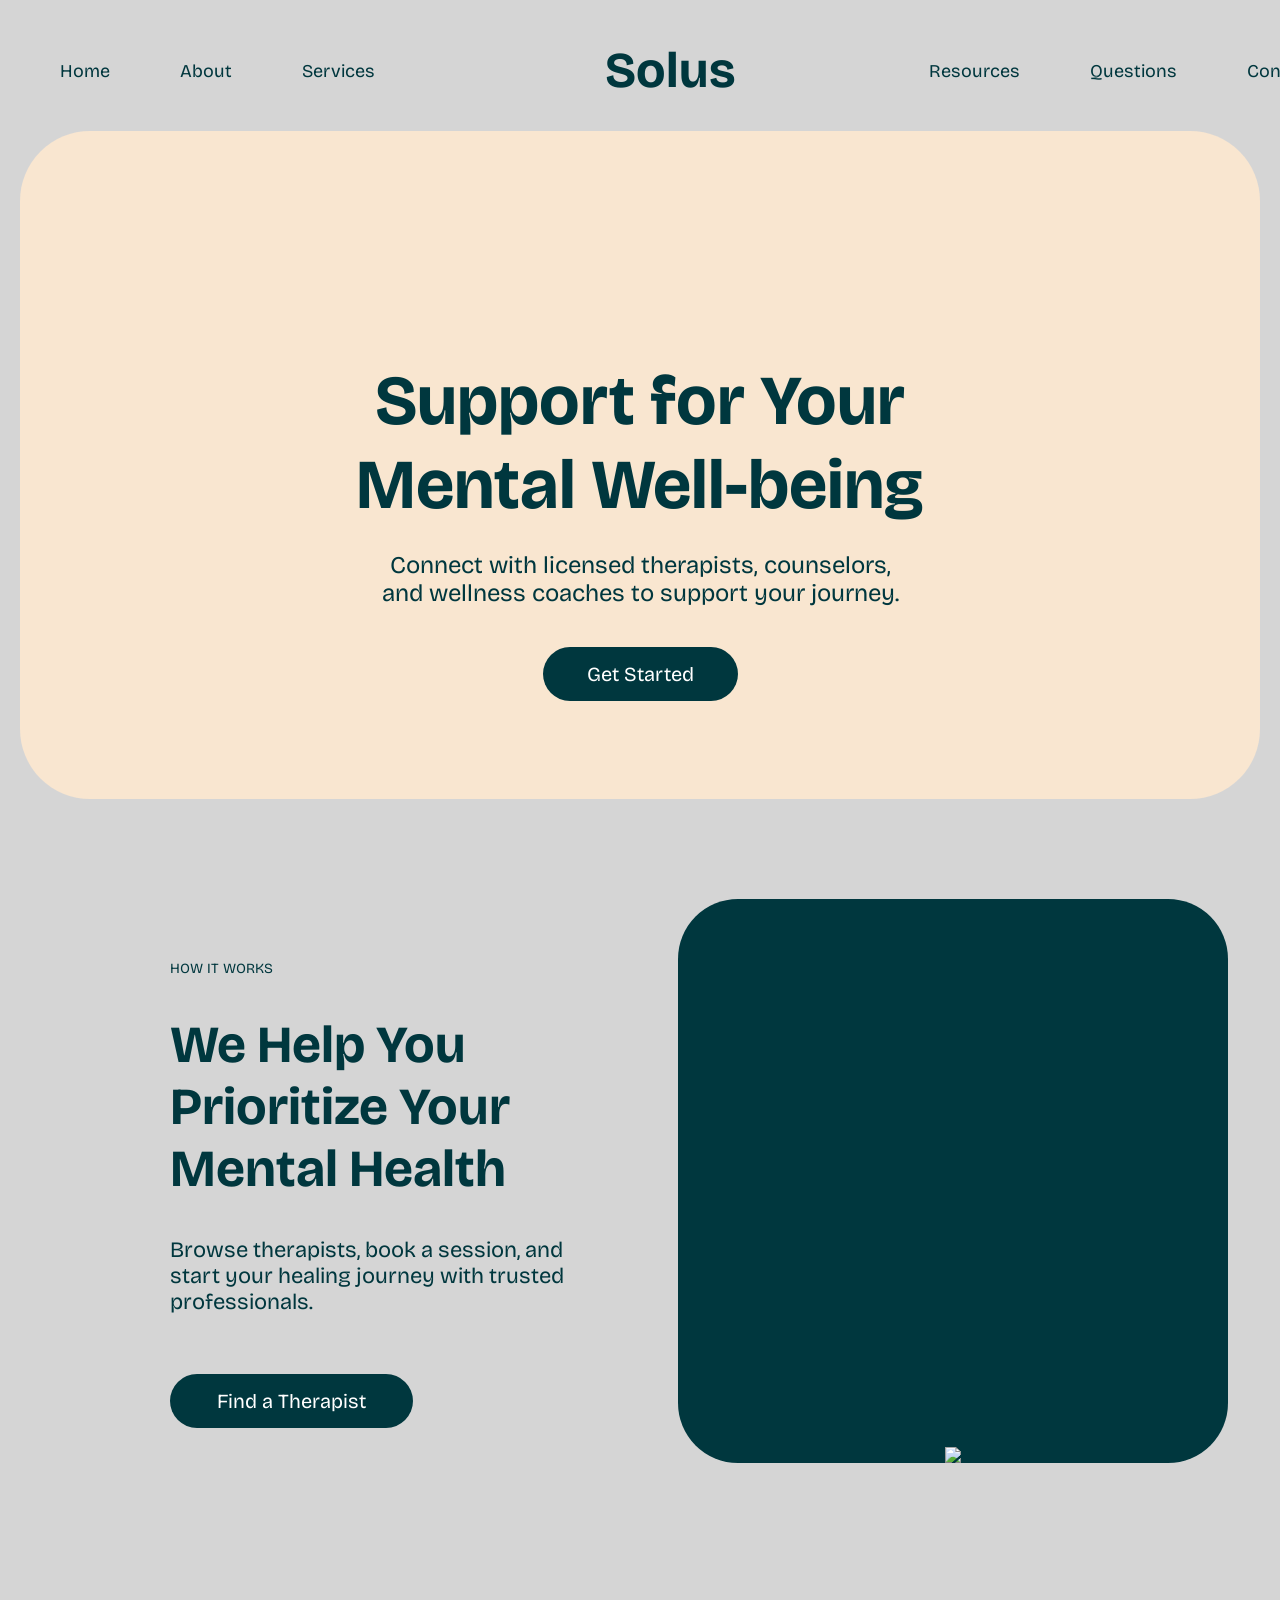
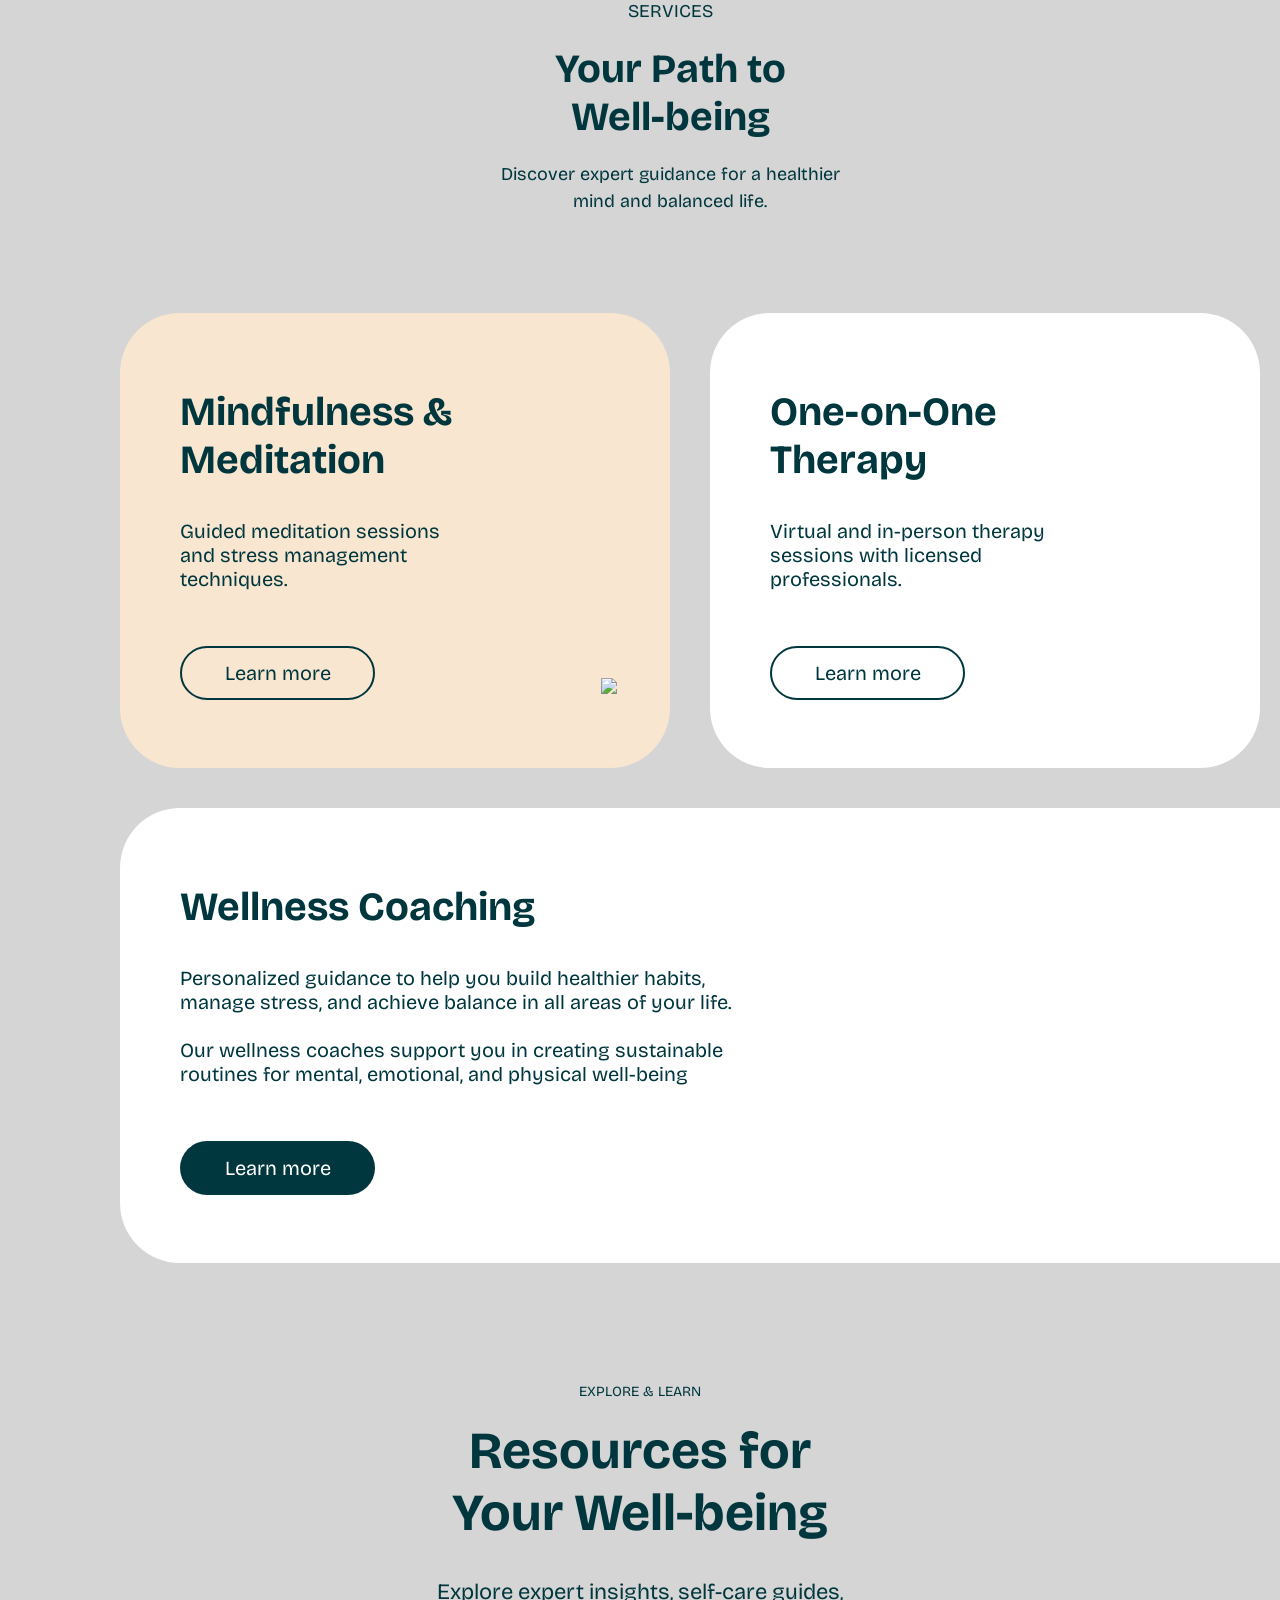
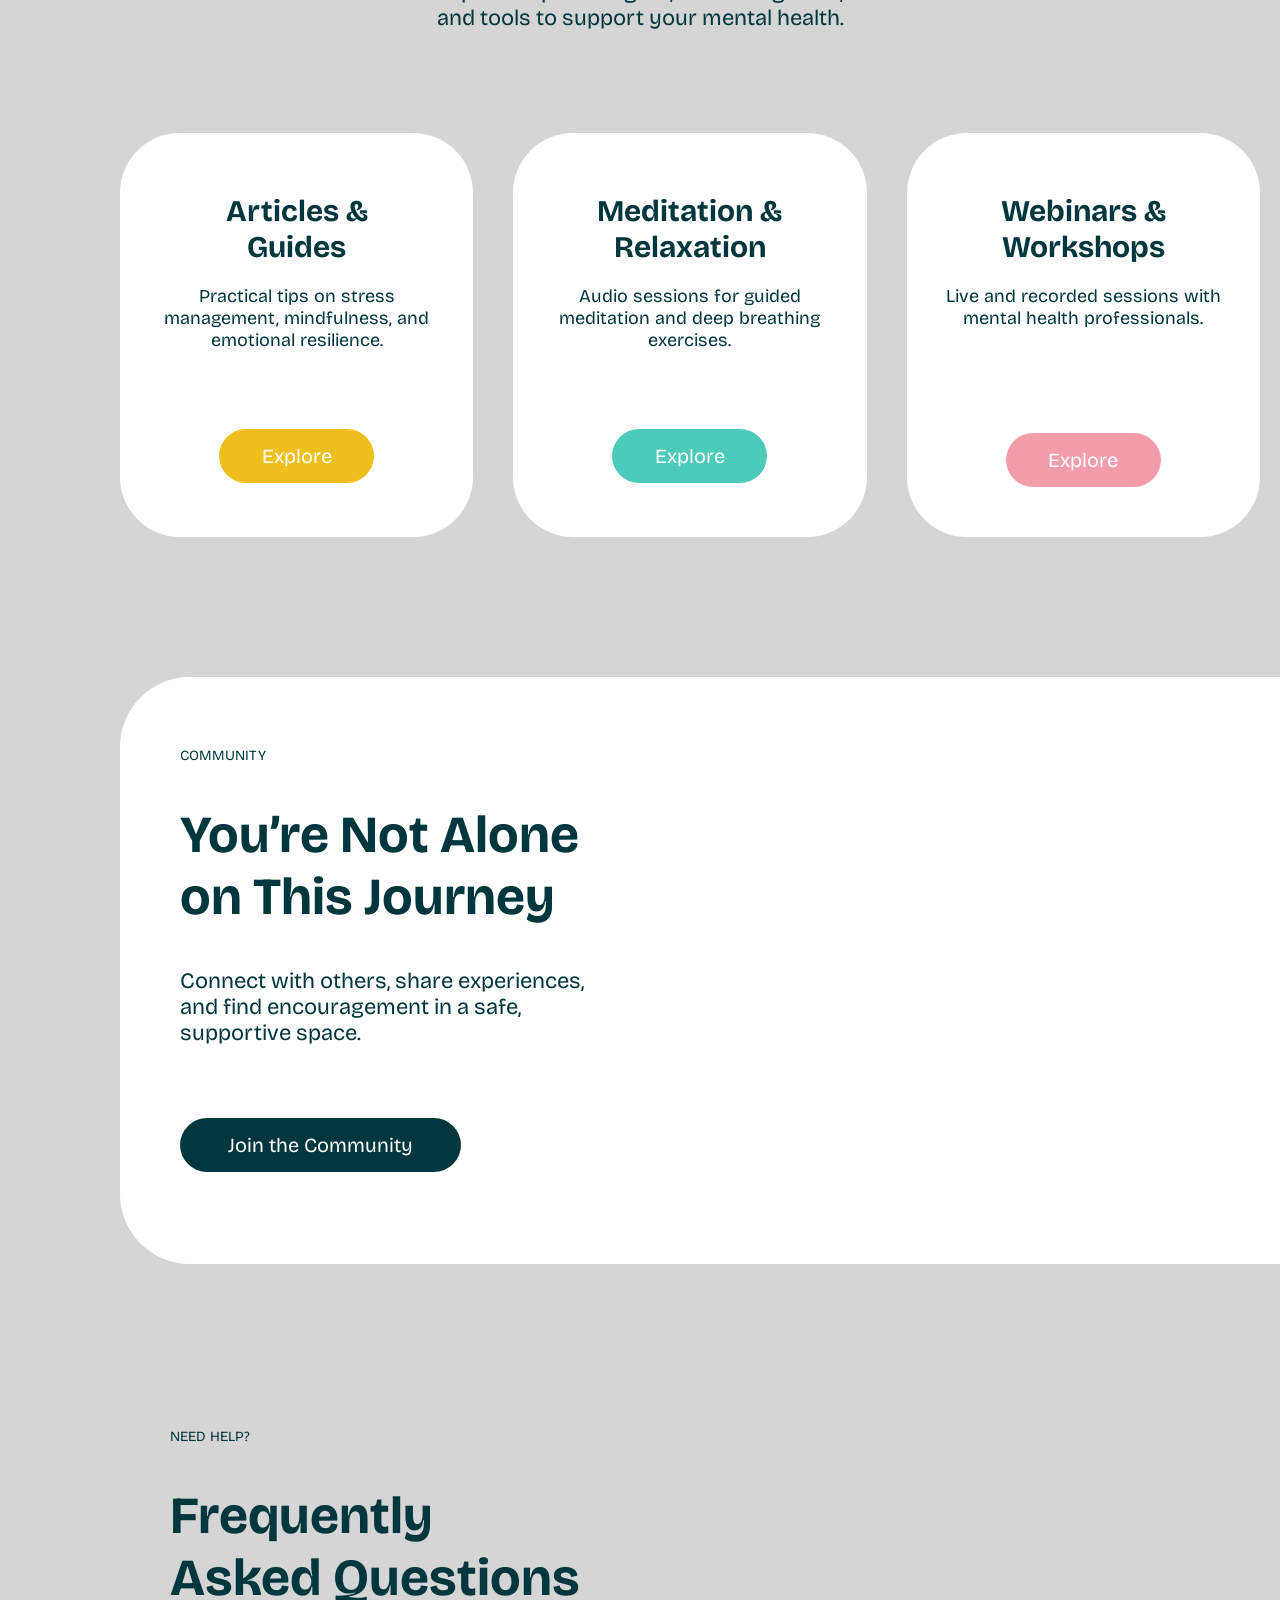
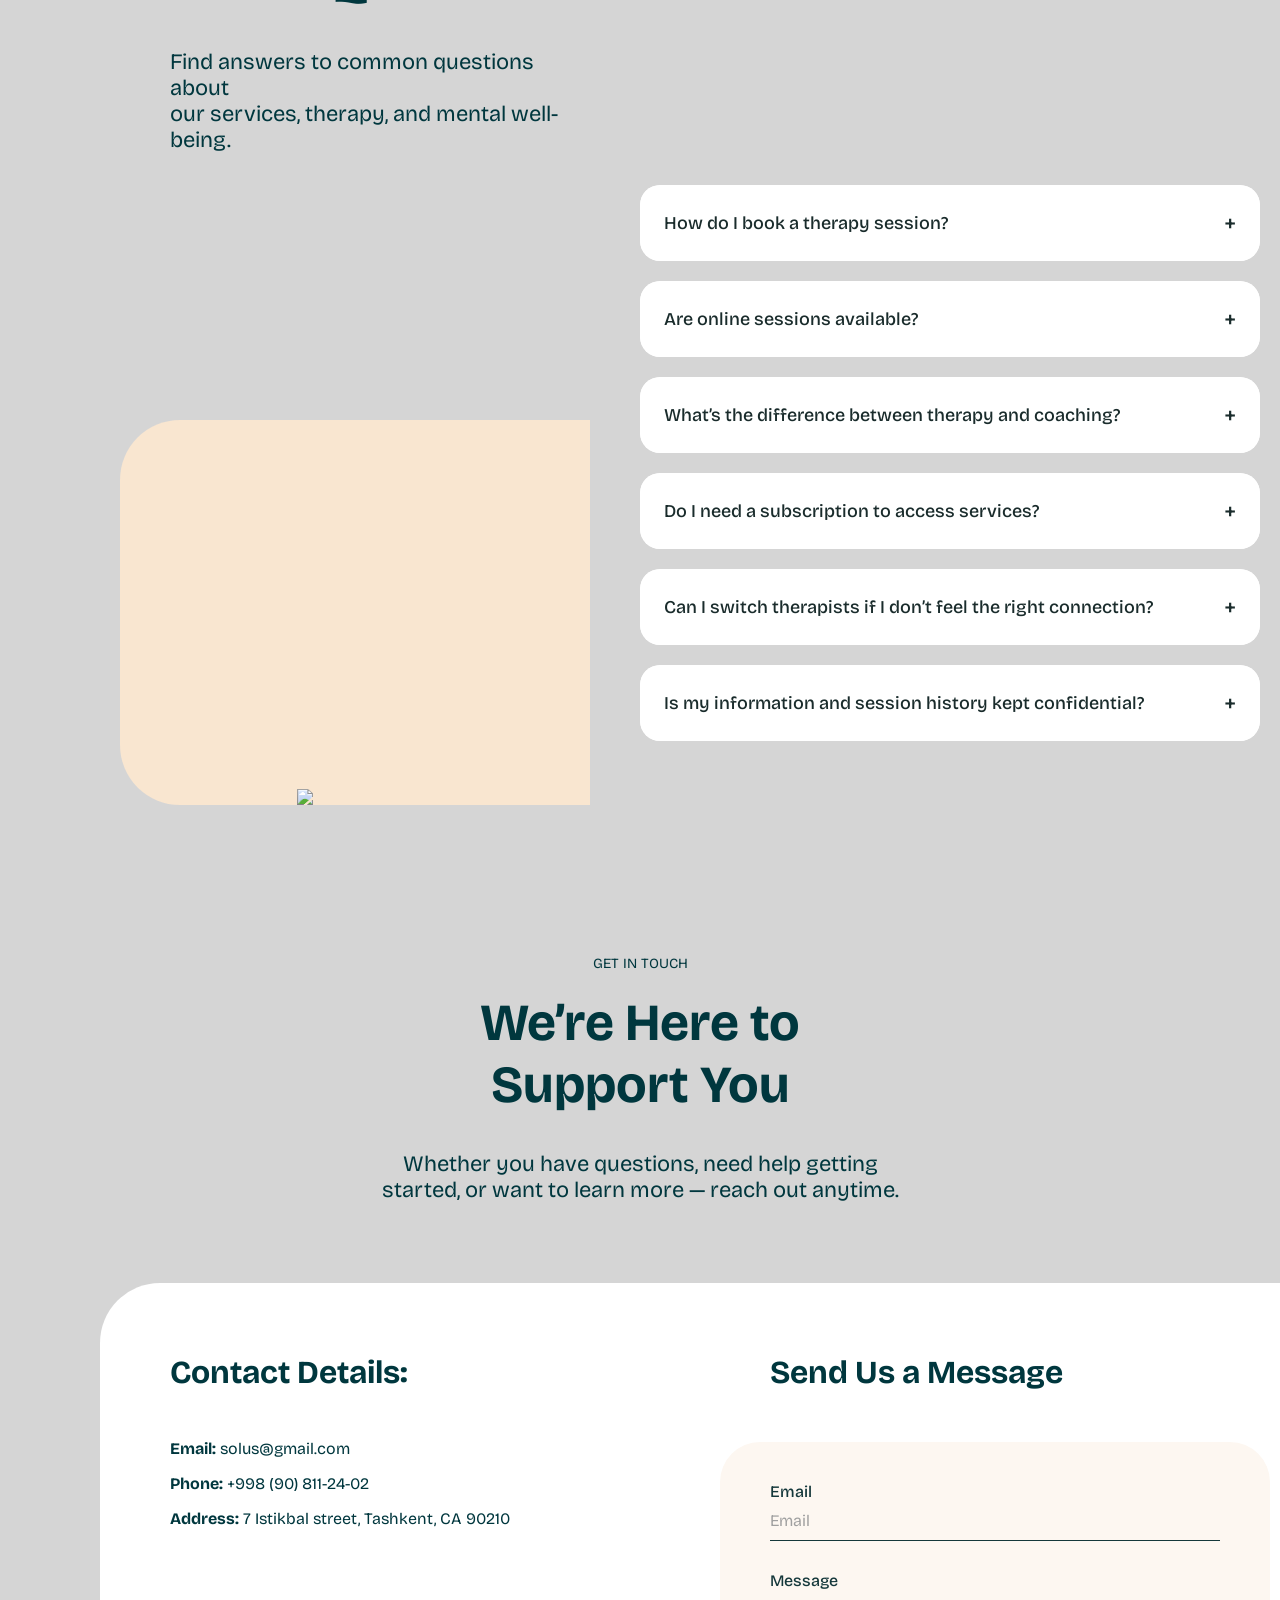
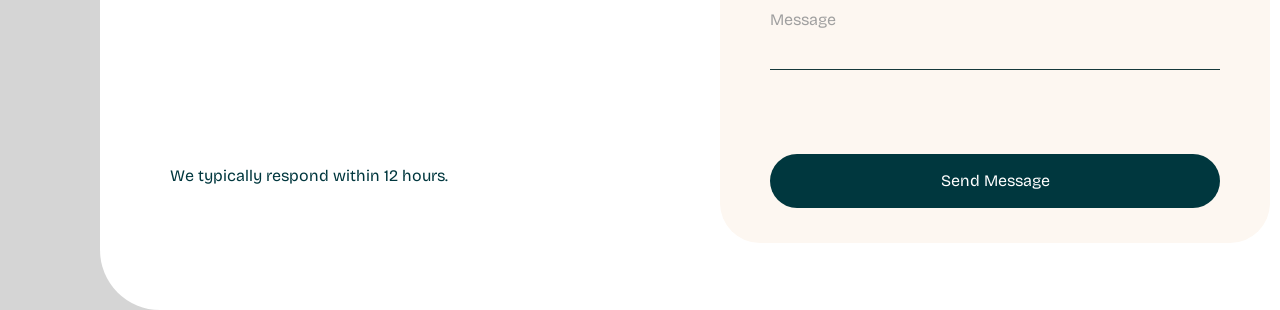
==== index.html @ 26d58f89 "Rename index.htm to index.html" ====
<!DOCTYPE html>
<html lang="en">
<head>
    <meta charset="UTF-8">
    <meta name="viewport" content="width=device-width, initial-scale=1.0">
    <title>Solus</title>
    <link rel="stylesheet" href="style.css">
    <link rel="preconnect" href="https://fonts.googleapis.com">
    <link rel="preconnect" href="https://fonts.gstatic.com" crossorigin>
    <link href="https://fonts.googleapis.com/css2?family=Bricolage+Grotesque:opsz,wght@12..96,200..800&family=Playfair+Display:ital,wght@0,400..900;1,400..900&family=Work+Sans:ital,wght@0,100..900;1,100..900&display=swap" rel="stylesheet">
    <link rel="icon" href="img/illustration_4.png" type="image/png">
</head>
<body> 
  <div class="container">

    <!--Navigation-->
<div class="scroll">
  
        <nav class="navbar">
            <ul class="fx">
                <li><a href="#sec1">Home</a></li>
                <li><a href="#sec2">About</a></li>
                <li><a href="#sec3">Services</a></li>
            </ul> 

            <div class="lx">Solus</div>

            <ul class="sx">
                <li><a href="#sec4">Resources</a></li>
                <li><a href="#sec5">Questions</a></li>
                <li><a href="#sec6">Contact</a></li>
            </ul> 
        </nav>
    
</div>

<!--Home-->

<div class="scroll">
    <section class="getstarted" id="sec1">
        <div class="getstart">
            <h1 class="support">Support for Your <br> Mental Well-being</h1> 
            <p class="supporttext">Connect with licensed therapists, counselors, <br>
                 and wellness coaches to support your journey.</p>
            <button class="started">Get Started</button>
            <img src="img/Illustration_1.png" class="ilus1">
            <img src="img/Illustration_2.png" class="ilus2">
        </div>
    </section>
</div>

<!--About-->

<div class="scroll">
    <div class="row" id="sec2">
        <div class="box-left">
            <p class="how">HOW IT WORKS</p>
            <h1 class="helpu">We Help You <br>Prioritize Your <br> Mental Health</h1>
            <p class="how1">Browse therapists, book a session, and <br> start your healing journey with trusted <br>
                professionals.</p>
            <button class="find">Find a Therapist</button>
        </div>
        <div class="box-right"> 
            <img src="img/Illustration_3.png" class="ilus3">
        </div>
    </div>
</div>

<!--Services-->

<div class="scroll">
    <div class="serv" id="sec3">
        <div class="container">
            <div class="first">
                <p>SERVICES</p>
                <h1>Your Path to <br> Well-being</h1>
                <p>Discover expert guidance for a healthier <br> mind and balanced life.</p>
            </div>
        </div>
    </div>
</div>

<div class="scroll">
    <div class="row1">
        <div class="boxleft">
            <h1 class="hh">Mindfulness & <br>Meditation</h1>
            <p class="box">Guided meditation sessions <br> and stress management  <br> techniques.</p>
            <button class="lear">Learn more</button>
            <img src="/img/Illustration_10.png" class="ilus10">
        </div>

        <div class="boxright">
            <h1 class="hh">One-on-One <br>Therapy</h1>
            <p class="box">Virtual and in-person therapy <br>sessions with licensed <br>professionals.</p>
            <button class="lear">Learn more</button>
        </div>
    </div>
</div>

<div class="scroll">
  <div class="coach">
    <h1 class="wel">Wellness Coaching</h1>
    <p class="first">Personalized guidance to help you build healthier habits,<br> 
      manage stress, and achieve balance in all areas of your life. <br> <br>

      Our wellness coaches support you in creating sustainable <br> routines for mental, emotional, and physical well-being</p>

      <button class="learn">Learn more</button>
      <img src="/img/illustration_6.png"  class="ilus6">
  </div>
</div>

<!--Resources-->

<div class="scroll">
  <div class="res1" id="sec4">
    <p class="p1">EXPLORE & LEARN</p>
    <h1 class="res">Resources for <br> Your Well-being</h1>
    <p class="p2">Explore expert insights, self-care guides,<br>
       and tools to support your mental health.</p>
  </div>
</div>

<div class="scroll">
  <div class="row2">
    <div class="box1">
      <h1 class="res1">Articles & <br>Guides</h1>
      <p class="res2">Practical tips on stress <br>management, mindfulness, and <br> emotional resilience.</p>
      <button class="ress1">Explore</button>
    </div>

    <div class="box2">
      <h1 class="res1">Meditation & <br>Relaxation</h1>
      <p class="res2">Audio sessions for guided <br>meditation and deep breathing <br>exercises.</p>
      <button class="ress2">Explore</button>
    </div>

    <div class="box3">
      <h1 class="res1">Webinars &  <br>Workshops</h1>
      <p class="res2">Live and recorded sessions with <br>mental health professionals. </p>
      <button class="ress3">Explore</button>
    </div>
  </div>
</div>

<div class="scroll">
  <div class="com">
    <p class="com1">COMMUNITY</p>
    <h1 class="com2">You’re Not Alone <br>on This Journey</h1>
    <p class="com3">Connect with others, share experiences, <br>and find encouragement in a safe,<br>
       supportive space.</p>
    <button class="combut">Join the Community</button>
    <img src="img/Illustration_11.png" class="ilus11">
  </div>
</div>

<!--left-->

<div class="scroll">
  <div class="row3" id="sec5">
    <div class="left">
      <p class="left1">NEED HELP?</p>
      <h1 class="left2">Frequently <br>Asked Questions</h1>
      <p class="left3">Find answers to common questions about <br>our services, therapy, 
        and mental well- <br>being.</p>

        <div class="prosta"></div>
        <img src="img/illustration_4.png" class="ilus4">
    </div>

    <!--Right-->

    <div class="right">
     
      <div class="faq-container">
        <div class="faq-box-wrapper">
          <div class="faq-box">
            <div class="faq-question">How do I book a therapy session?</div>
            <div class="faq-toggle">+</div>
          </div>
          <div class="faq-answer">
            <div class="faq-answer-content">
              You can book a therapy session through our website by selecting your preferred therapist and time slot.
            </div>
          </div>
        </div>
    
        <div class="faq-box-wrapper">
          <div class="faq-box">
            <div class="faq-question">Are online sessions available?</div>
            <div class="faq-toggle">+</div>
          </div>
          <div class="faq-answer">
            <div class="faq-answer-content">
              Yes, we offer secure and confidential online sessions via video calls.
            </div>
          </div>
        </div>
    
        <div class="faq-box-wrapper">
          <div class="faq-box">
            <div class="faq-question">What’s the difference between therapy and coaching?</div>
            <div class="faq-toggle">+</div>
          </div>
          <div class="faq-answer">
            <div class="faq-answer-content">
              Therapy focuses on mental health and emotional healing, while coaching supports personal and professional growth.
            </div>
          </div>
        </div>
    
        <div class="faq-box-wrapper">
          <div class="faq-box">
            <div class="faq-question">Do I need a subscription to access services?</div>
            <div class="faq-toggle">+</div>
          </div>
          <div class="faq-answer">
            <div class="faq-answer-content">
              No, you can access services on a per-session basis or choose a subscription for discounted rates.
            </div>
          </div>
        </div>
    
        <div class="faq-box-wrapper">
          <div class="faq-box">
            <div class="faq-question">Can I switch therapists if I don’t feel the right connection?</div>
            <div class="faq-toggle">+</div>
          </div>
          <div class="faq-answer">
            <div class="faq-answer-content">
              Absolutely. We encourage you to find the therapist who’s the best fit for you.
            </div>
          </div>
        </div>
    
        <div class="faq-box-wrapper">
          <div class="faq-box">
            <div class="faq-question">Is my information and session history kept confidential?</div>
            <div class="faq-toggle">+</div>
          </div>
          <div class="faq-answer">
            <div class="faq-answer-content">
              Yes, all your data is encrypted and stored securely in compliance with privacy regulations.
            </div>
          </div>
        </div>
    
      </div>

    </div>
   </div>

  </div>
</div>

<!--Get in touch-->

<div class="scroll">
<div class="getin">
  <p class="get1">GET IN TOUCH</p>
  <h1 class="get2">We’re Here to <br> Support You</h1>
  <p class="get3">Whether you have questions, need help getting <br>
    started, or want to learn more — reach out anytime.</p>
</div>
</div>

<!--Section Contacts-->
<div class="scroll">
  <div class="row4" id="sec6">

    <div class="contact">
      <h1 class="cont1">Contact Details:</h1>
      <p class="cont2"> <strong>Email: </strong>solus@gmail.com</p>
      <p class="cont3"><strong>Phone:</strong> +998 (90) 811-24-02</p>
      <p class="cont4"><strong>Address:</strong> 7 Istikbal street, Tashkent, CA 90210</p>
      <p class="cont5">We typically respond within 12 hours.</p>
    </div>

    <div class="contact2">
      <h1 class="em1">Send Us a Message</h1>
      <div class="emailbox">
      <form>
        <label for="email">Email</label>
        <input type="email" id="email" placeholder="Email" required />

        <label for="message">Message</label>
        <textarea id="message" placeholder="Message" required></textarea>

        <button type="submit">Send Message</button>
      </form>
    </div>
    </div>

  </div>
</div>

</div>

<!--script for scroll and faq-->


<script>
    document.addEventListener("DOMContentLoaded", () => {
        const fadeElements = document.querySelectorAll('.scroll');

        const observer = new IntersectionObserver((entries, observer) => {
            entries.forEach(entry => {
                if (entry.isIntersecting) {
                    entry.target.classList.add('visible');
                    observer.unobserve(entry.target);
                }
            });
        }, {
            threshold: 0.1
        });

        fadeElements.forEach(el => observer.observe(el));
    });
</script>

<script>
  document.querySelectorAll('.faq-box-wrapper').forEach(wrapper => {
    const question = wrapper.querySelector('.faq-box');
    question.addEventListener('click', () => {
      wrapper.classList.toggle('open');
    });
  });
</script>

</body>
</html>
---- style.css ----
* {
  box-sizing: border-box;
}

html, body {
  margin: 0;
  padding: 0;
  font-family: 'Bricolage Grotesque', sans-serif;
  background-color: #d5d5d5;
  color: rgba(0, 55, 62, 1);
  overflow-x: hidden; 
}


.container {
  max-width: 1440px;
  width: 100%;
  margin: 0 auto;
  padding: 0 20px;
  display: block;           
}

/* Навигация*/


nav.navbar {
  display: flex;
  justify-content: space-between;
  align-items: center;
  margin-top: 40px;
}

ul.fx, ul.sx {
  display: flex;
  list-style: none;
  gap: 70px;
}



li {
  font-size: 18px;
  color: rgba(0, 55, 62, 1);
}

.lx {
  font-weight: bold;
  font-size: 50px;
  color: rgba(0, 55, 62, 1);
  margin-left: 230px;
  margin-right: 154px;
}

li a {
  text-decoration: none; 
  color: inherit;         
  display: block;         
}

li a:visited,
li a:hover,
li a:active {
  color: inherit;       
  text-decoration: none;  
}


/* Стартовая секция */
.getstart {
  background-color: rgba(249, 230, 208, 1);
  height: 668px;
  width: 1240px;
  margin: 0 auto;
  border-radius: 70px;
  position: relative;
  overflow: hidden;
  margin-top: 30px;
}

h1.support {
  font-weight: bold;
  font-size: 70px;
  padding-top: 170px;
  margin-bottom: 20px;
  color: rgba(0, 55, 62, 1);
  text-align: center;
}

p.supporttext {
  font-size: 24px;
  color: rgba(0, 55, 62, 1);
  margin-bottom: 40px;
  text-align: center;
}

button.started {
  display: block;
  height: 54px;
  width: 195px;
  border-radius: 30px;
  background-color: rgba(0, 55, 62, 1);
  color: white;
  font-size: 20px;
  align-items: center;
  border: none;
  margin: 0 auto;
  font-family: 'Bricolage Grotesque', sans-serif;
}

button.started:hover {
  background-color: transparent;
  color: rgba(0, 55, 62, 1);
  border: 2px solid rgba(0, 55, 62, 1);
}

img.ilus1, img.ilus2 {
  position: absolute;
  max-width: 100%;
  height: auto;
}

img.ilus1 {
  right: 0;
  top: 0;
}

img.ilus2 {
  left: 0;
  bottom: 0;
}

/* Секция "Как это работает" */
.row {
  display: flex;
  gap: 114px;
  
}

.box-left {
  margin-top: 147px;
  margin-left: 150px;
  color: rgba(0, 55, 62, 1);
}

.helpu{
  margin-top: 37px;
  font-size: 52px;
}

p.how {
  font-size: 14px;
}

p.how1 {
  margin-top: 37px;
  font-size: 22px;
}

button.find {
  margin-top: 37px;
  height: 54px;
  width: 243px;
  border-radius: 30px;
  background-color: rgba(0, 55, 62, 1);
  color: white;
  font-size: 20px;
  border: none;
  font-family: 'Bricolage Grotesque', sans-serif;
}

button.find:hover {
  background-color: transparent;
  color: rgba(0, 55, 62, 1);
  border: 2px solid rgba(0, 55, 62, 1);
}

.box-right {
  margin-top: 100px;
  background-color: rgba(0, 55, 62, 1);
  height: 564px;
  width: 550px;
  border-radius: 60px;
  display: flex;
  justify-content: center;
  align-items: center;
  position: relative;
  overflow: hidden;
}

img.ilus3 {
  max-width: 100%;
  height: auto;
  position: absolute;
  bottom: 0;
}

/* Секция услуг */
.serv {
  padding-top: 100px;
}

div.first {
  text-align: center;
}

div.first p {
  font-size: 18px;
}

div.first h1 {
  font-size: 40px;
  margin: 20px 0;
}

div.first p {
  font-size: 18px;
  line-height: 1.5;
}

/* Секция "Mindfulness & Meditation" и "One-on-One Therapy" */
.row1 {
  display: flex;
  gap: 40px;
  padding-top: 80px;
  padding-left: 100px;
}

.boxleft, .boxright {
  height: 455px;
  width: 600px;
  border-radius: 60px;
}

.boxleft {
  background-color: rgba(249, 230, 208, 1);
  
  text-align: left;
  position: relative;
  overflow: hidden;
}

.boxright {
  background-color: white;
  text-align: left;
}

button.lear {
  height: 54px;
  width: 195px;
  border-radius: 30px;
  background-color: transparent;
  border: 2px solid rgba(0, 55, 62, 1);
  color: rgba(0, 55, 62, 1);
  font-size: 20px;
  margin-left: 60px;
  margin-top: 35px;
  font-family: 'Bricolage Grotesque', sans-serif;
}

button.lear:hover {
  background-color: rgba(0, 55, 62, 1);
  color: white;
  border: none;
}

.hh {
  font-size: 40px;
  color: rgba(0, 55, 62, 1);
  margin-left: 60px;
  margin-top: 75px;
}

.box {
  font-size: 20px;
  color: rgba(0, 55, 62, 1);
  margin-left: 60px;
  margin-top: 35px;
}

.ilus10 {
  position: absolute;
  max-width: 100%;
  height: auto;
  right: 52.8px;
  bottom: 74px;
}

/* Секция "Wellness Coaching" */

.coach {
  background-color: white;
  height: 455px;
  width: 1240px;
  border-radius: 60px;
  margin-left: 100px;
  margin-top: 40px;
  position: relative;
  overflow: hidden;
  text-align: left;
}

.ilus6{
  position: absolute;
  max-width: 100%;
  height: auto;
  right: 0;
  bottom: 0;
}

.wel, .first, .learn {
  margin-left: 60px;
}

.wel{
  margin-top: 75px;
  font-size: 40px;
}

.first{
  margin-top: 35px;
  font-size: 20px;
}

.learn{
  height: 54px;
  width: 195px;
  border-radius: 30px;
  background-color: rgba(0, 55, 62, 1);
  color: white;
  border: none;
  font-size: 20px;
  margin-top: 35px;
  font-family: 'Bricolage Grotesque', sans-serif;
}

button.learn:hover {
  background-color: transparent;
  border: 2px solid rgba(0, 55, 62, 1);
  color: rgba(0, 55, 62, 1);
}

/* Секция Ресурсов */

.p1 {
  margin-top: 120px;
  font-size: 14px;
  text-align: center;
}

.res{
  margin-top: 20px;
  font-size: 52px;
  text-align: center;
}

.p2{
  margin-top: 20px;
  font-size: 22px;
  text-align: center;
}

.row2 {
  display: flex;
  gap: 40px;
  margin-left: 100px;
}

.box1, .box2, .box3 {
  margin-top: 80px;
  height: 404px;
  width: 387px;
  background-color: white;
  border-radius: 60px;
  text-align: center;
}

.res1 {
  margin-top: 60px;
  font-size: 30px;
}

.res2 {
  font-size: 18px;
  margin-top: 20px;
}

.ress1, .ress2{
  height: 54px;
  width: 155px;
  border-radius: 30px;
  border: none;
  color: white;
  font-size: 20px;
  margin-top: 60px;
  font-family: 'Bricolage Grotesque', sans-serif;
}

.ress3{
  height: 54px;
  width: 155px;
  border-radius: 30px;
  border: none;
  color: white;
  font-size: 20px;
  margin-top: 86px;
  font-family: 'Bricolage Grotesque', sans-serif;
}

.ress1 {
background-color: rgba(239, 192, 29, 1);
}

.ress2{
  background-color: rgba(76, 203, 187, 1);
}

.ress3 {
  background-color: rgba(243, 156, 172, 1);
}

.ress1:hover {
  background-color: transparent;
  color: rgba(239, 192, 29, 1);
  border: 2px solid rgba(239, 192, 29, 1);
}

.ress2:hover {
  background-color: transparent;
  color: rgba(76, 203, 187, 1);
  border: 2px solid rgba(76, 203, 187, 1);
}

.ress3:hover {
  background-color: transparent;
  color: rgba(243, 156, 172, 1);
  border: 2px solid rgba(243, 156, 172, 1);
}

/*Comunity*/

.com {
  height: 587px;
  width: 1240.47px;
  background-color: white;
  margin-top: 140px;
  margin-left: 100px;
  border-radius: 70px;
  position: relative;
  overflow: hidden;
  text-align: left;
}

.com1, .com2, .com3, .combut {
  margin-left: 60px;
}

.com1 {
  margin-top: 70px;
  font-size: 14px;
}

.com2{
  font-size: 52px;
  margin-top: 40px;
}

.com3{
  font-size: 22px;
  margin-top: 40px;
}

.combut{
  height: 54px;
  width: 281px;
  border-radius: 30px;
  border: none;
  color: white;
  font-size: 20px;
  margin-top: 50px;
  font-family: 'Bricolage Grotesque', sans-serif;
  background-color: rgba(0, 55, 62, 1);
}

.combut:hover {
  background-color: transparent;
  color: rgba(0, 55, 62, 1);
  border: 2px solid rgba(0, 55, 62, 1);
}

.ilus11{
  position: absolute;
  max-width: 100%;
  height: auto;
  right: 0;
  bottom: 0;
}

/*Section Questions*/

.row3 {
  display: flex;
  gap: 50px;
  margin-top: 150px;
  align-items: flex-start;
}

/*Left*/

.left {
 
  position: sticky;
  overflow: hidden;
}

.left1{
  margin-left: 150px;
  font-size: 14px;
}

.left2 {
  margin-top: 40px;
  margin-left: 150px;
  font-size: 52px;
}

.left3{
  margin-top: 40px;
  margin-left: 150px;
  font-size: 22px;
}

.prosta {
  width: 570px;
  height: 385px;
  background-color: rgba(249, 230, 208, 1);
  border-radius: 60px;
  margin-left: 100px;
  margin-top: 267px;
}

.ilus4 {
  position: absolute;
  bottom: 0;
  left: 50%;
  transform: translateX(-50%);
  max-width: 100%;
  height: auto;
}

/*Right*/
.right {
  margin-top: 371px;
}

.faq-container {
  display: flex;
  flex-direction: column;
  gap: 20px;
  width: 620px;
}

.faq-box-wrapper {
  overflow: hidden;
  border-radius: 20px;
  background-color: #ffffff;
  transition: all 0.3s ease;
}

.faq-box {
  background-color: #ffffff;
  border-radius: 20px;
  padding: 24px;
  display: flex;
  justify-content: space-between;
  align-items: center;
  font-family: 'Bricolage Grotesque', sans-serif;
  font-size: 18px;
  font-weight: 500;
  color: #1a2c2c;
  cursor: pointer;
  transition: background-color 0.3s;
}

.faq-box:hover {
  background-color: #f0f0f0;
}

.faq-question {
  flex: 1;
}

.faq-toggle {
  font-size: 24px;
  color: #1a2c2c;
  margin-left: 20px;
  transition: transform 0.3s;
}

.faq-box-wrapper.open .faq-toggle {
  transform: rotate(45deg);
}

.faq-answer {
  max-height: 0;
  overflow: hidden;
  transition: max-height 0.4s ease, padding 0.4s ease;
  background-color: #ffffff;
  border-radius: 0 0 20px 20px;
  padding: 0 24px;
  font-family: 'Bricolage Grotesque', sans-serif;
  font-size: 16px;
  color: #1a2c2c;
}

.faq-box-wrapper.open .faq-answer {
  max-height: 300px; 
  padding-top: 12px;
  padding-bottom: 24px;
}

/*get in touch*/
.getin{
  text-align: center;
  margin-top: 150px;
}

.get1{
  font-size: 14px;
}

.get2{
  margin-top: 20px;
  font-size: 52px;
}

.get3{
  margin-top: 20px;
  font-size: 22px;
}

/*Contacts*/

.row4{
  width: 1240px;
  height: 627px;
  background-color: white;
  border-radius: 60px;
  display: flex;
  margin-left: 100px;
  margin-top: 80px;
  gap: 70px;
 
}

.contact {
  height: 627px;
  width: 550px;
}

.contact h1, 
.contact p {
  margin-left: 70px;
}

.cont1 {
  margin-top: 70px;
  margin-bottom: 47px;
}

.cont2, .cont3 {
  margin-bottom: 15px;

}

.cont5 {
  margin-top: 238px;
}

.contact2 {
  height: 627px;
  width: 620px;
}

.em1{
  margin-top: 70px;
  margin-bottom: 50px;
  margin-left: 50px;
}

.emailbox {
  height: 401px;
  width: 550px;
  border-radius: 40px;
  background-color: rgba(253, 247, 241, 1);
  margin-top: 50px;
  box-sizing: border-box;
  display: flex;
  flex-direction: column;
  justify-content: space-between;
  padding: 40px 50px;
}

.emailbox label {
  font-size: 16px;
  margin-bottom: 5px;
  color: #15383B;
  font-weight: 500;
}

.emailbox input,
.emailbox textarea {
  width: 100%;
  border: none;
  border-bottom: 1px solid #15383B;
  margin-bottom: 30px;
  padding: 10px 0;
  font-size: 16px;
  background: transparent;
  color: #15383B;
  font-family: inherit;
}

.emailbox textarea {
  resize: none;
  height: 80px;
  padding: 20px 0 5px 0; 
}

.emailbox input::placeholder,
.emailbox textarea::placeholder {
  color: #A0A0A0;
  font-weight: 400;
  opacity: 1;
}

.emailbox textarea {
  resize: none;
  height: 80px;
}

.emailbox button {
  height: 54px;
  width: 450px;
  border-radius: 30px;
  border: none;
  color: white;
  font-size: 16px;
  background-color: rgba(0, 55, 62, 1);
  font-family: 'Bricolage Grotesque', sans-serif;
  cursor: pointer;
  transition: 0.3s ease;
  align-self: flex-start;
 
  margin-top: 50px;
}

.emailbox button:hover {
  background-color: transparent;
  color: rgba(0, 55, 62, 1);
  border: 2px solid rgba(0, 55, 62, 1);
}







/* Анимации скролла и вопросов */
.scroll {
  opacity: 0;
  transform: translateY(20px);
  transition: opacity 2s ease-out, transform 2s ease-out;
}

.scroll.visible {
  opacity: 1;
  transform: translateY(0);
}
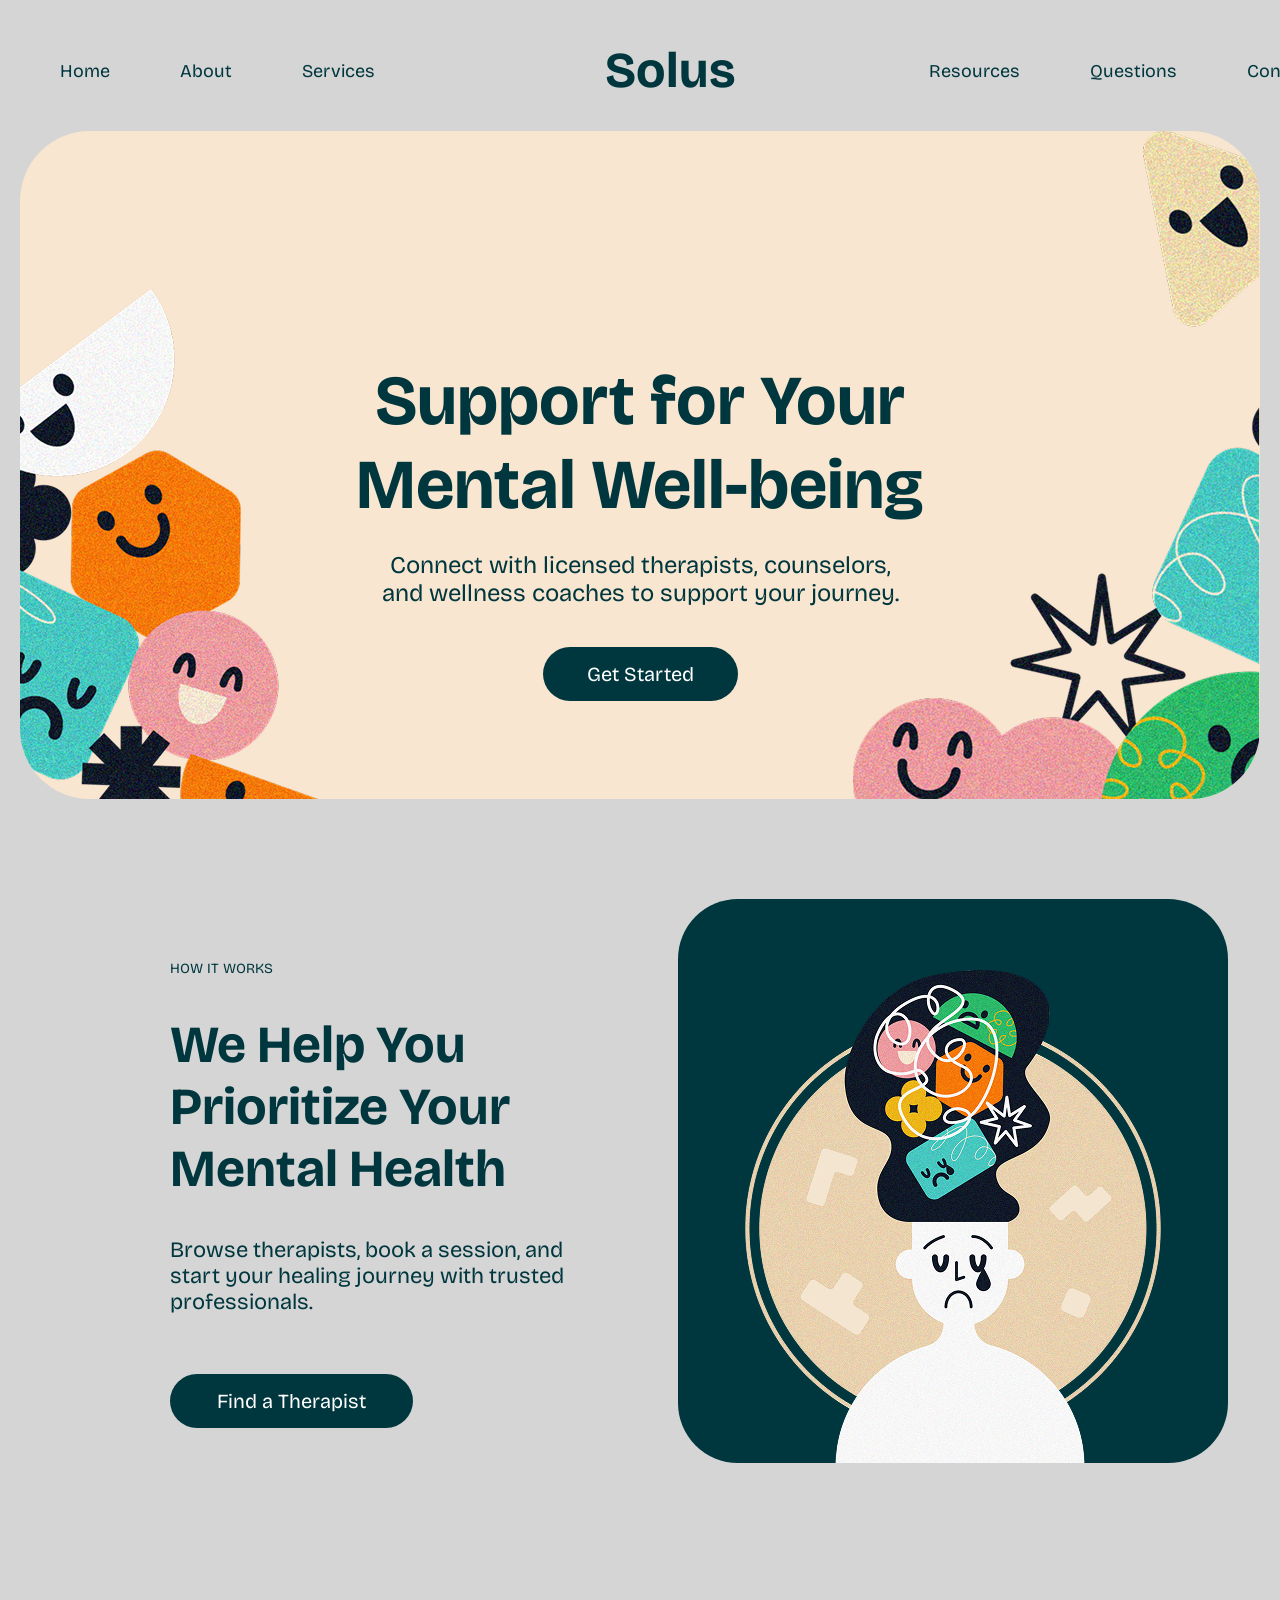
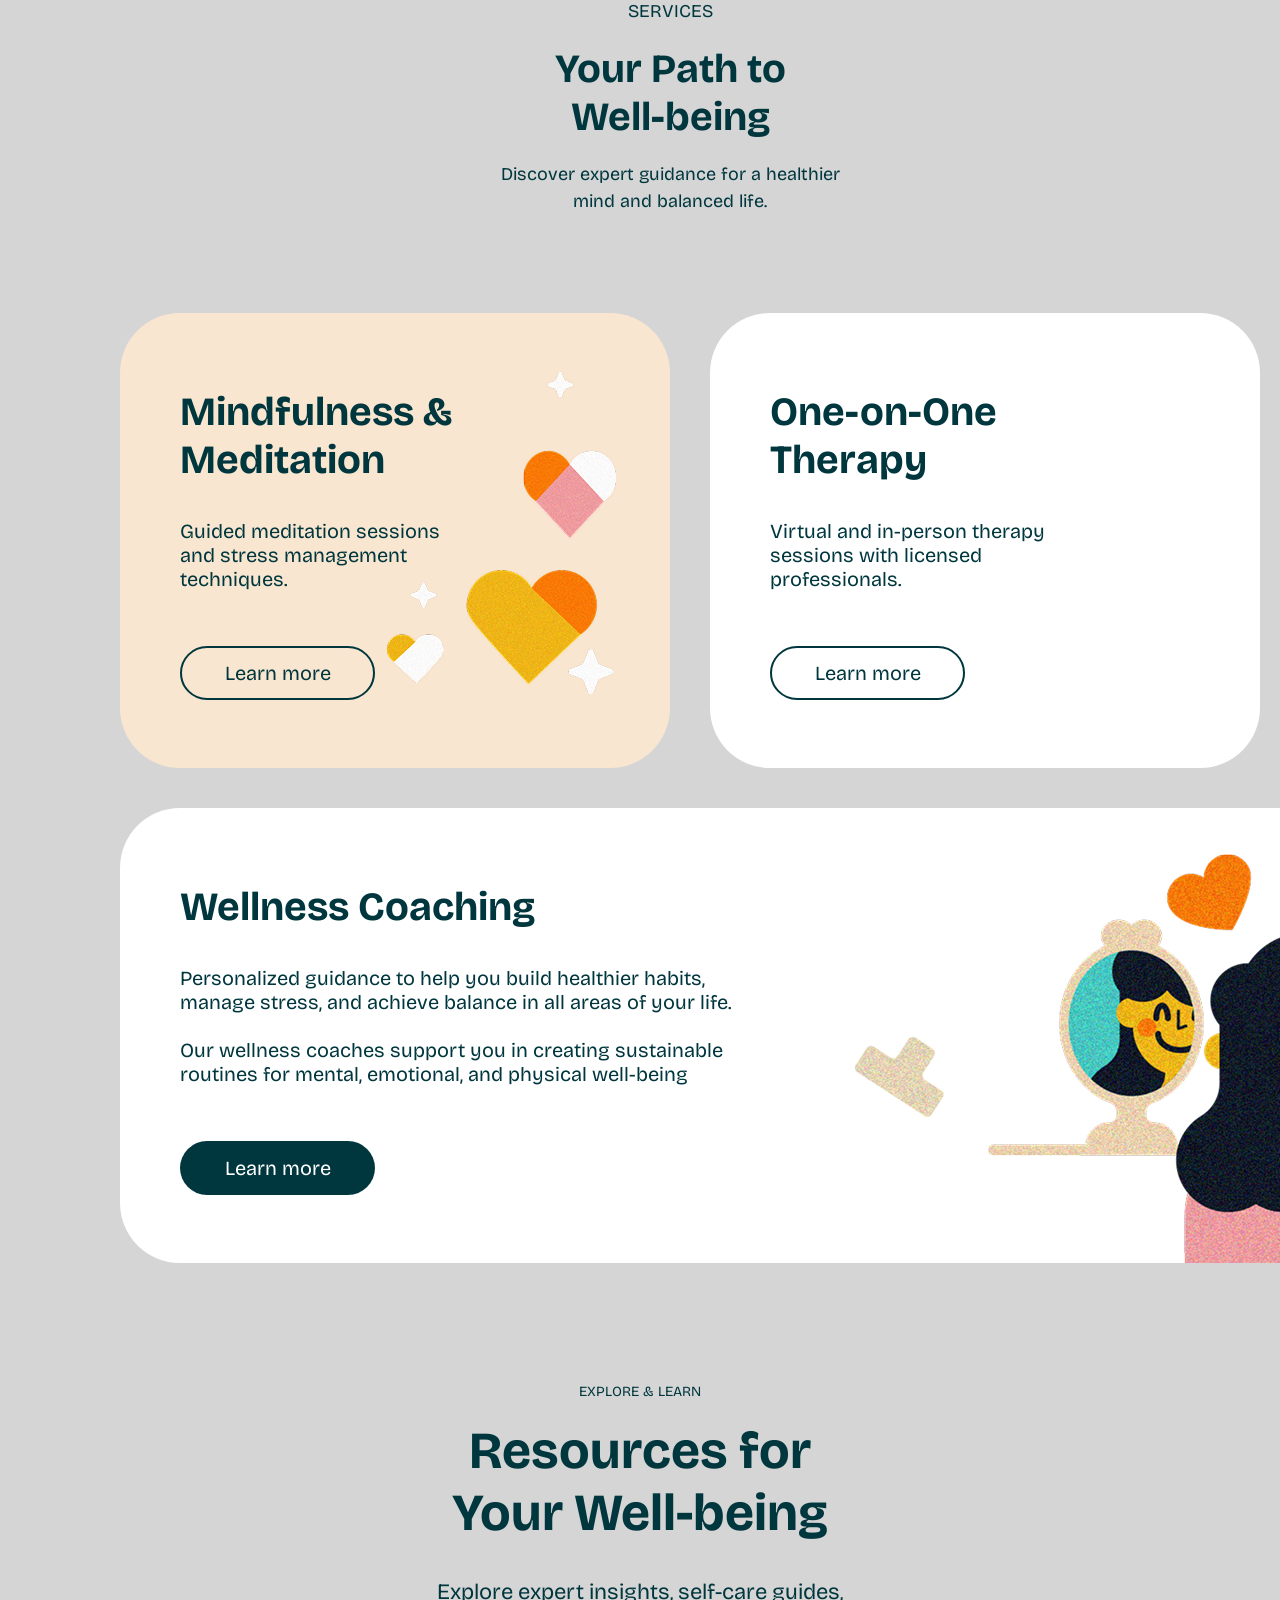
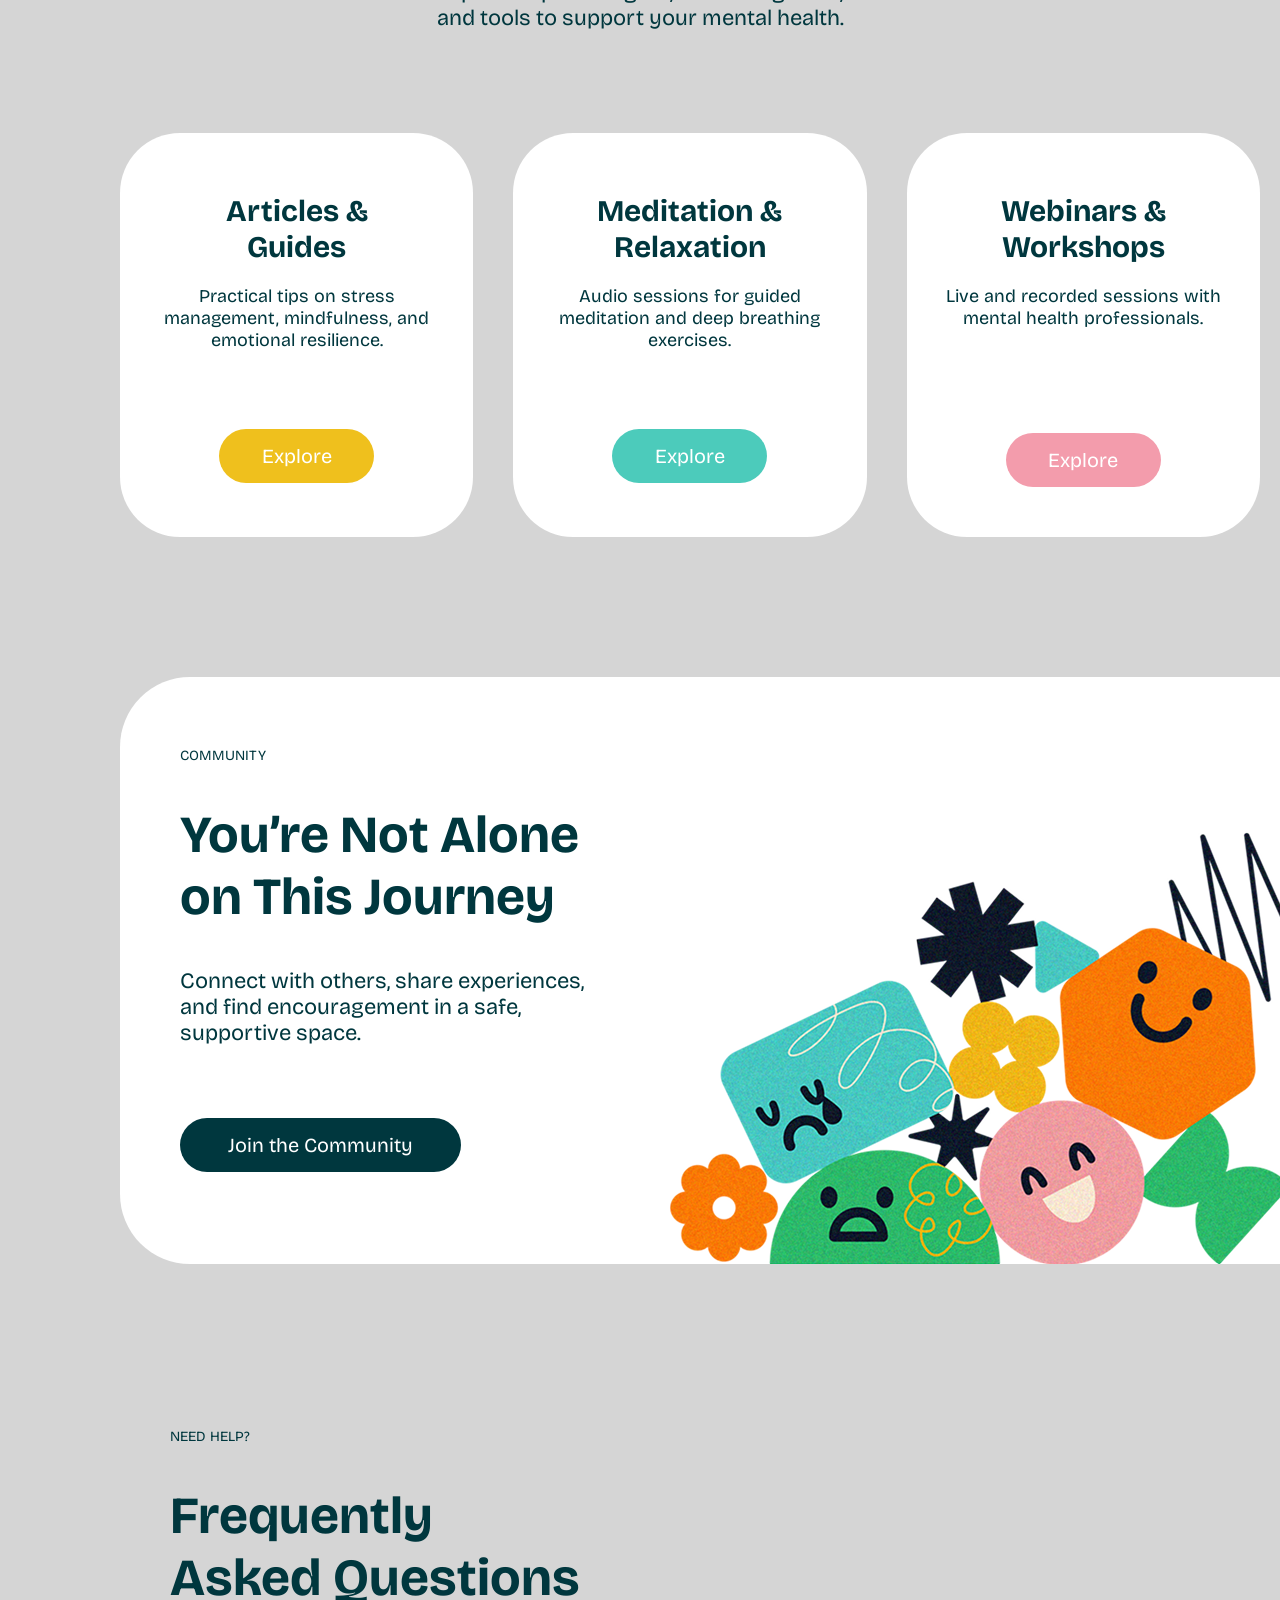
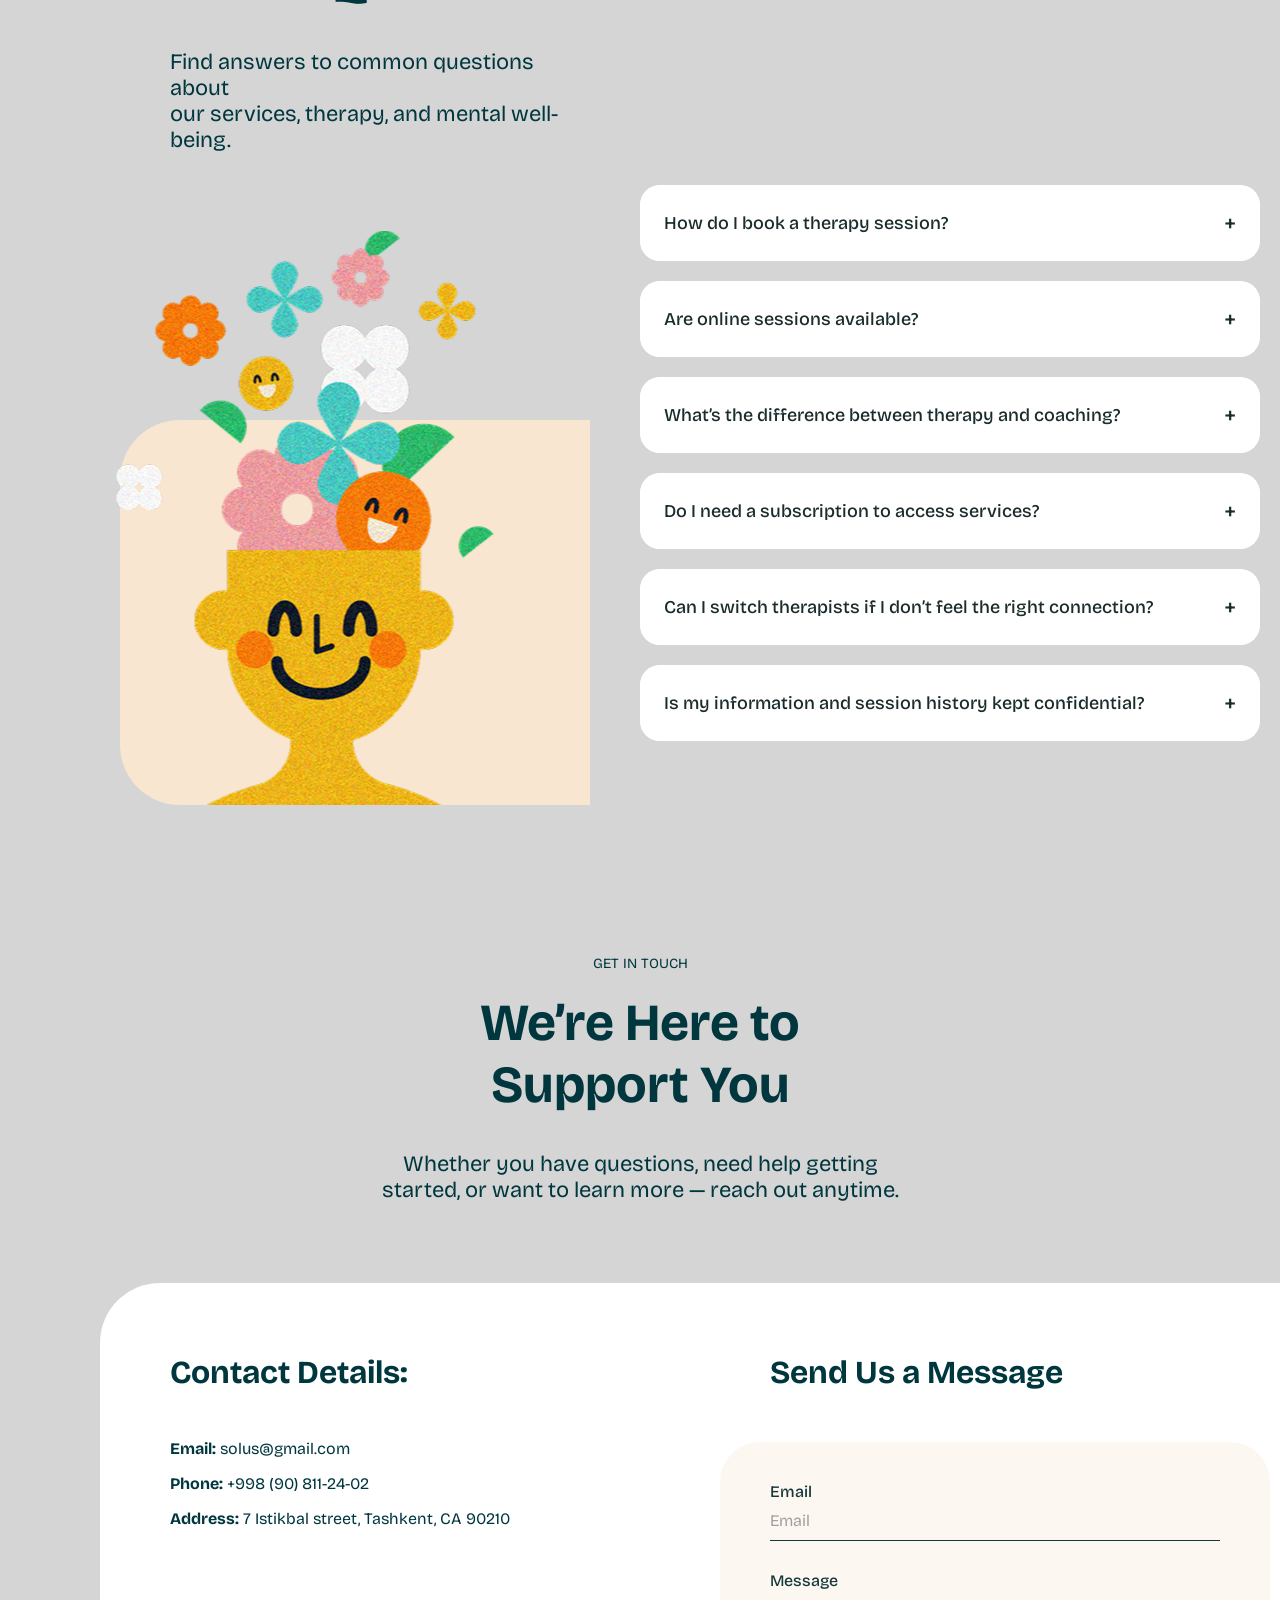
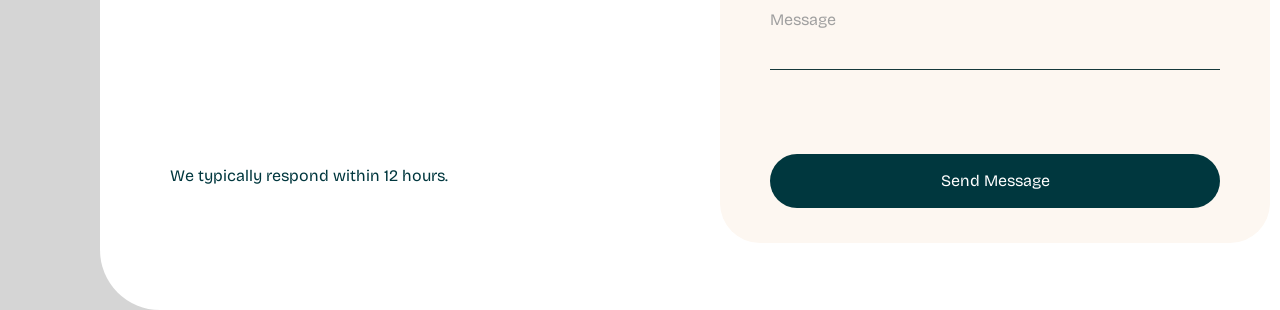
==== commit fe325daa: "Update index.html" ====
--- a/index.html
+++ b/index.html
@@ -8,7 +8,7 @@
     <link rel="preconnect" href="https://fonts.googleapis.com">
     <link rel="preconnect" href="https://fonts.gstatic.com" crossorigin>
     <link href="https://fonts.googleapis.com/css2?family=Bricolage+Grotesque:opsz,wght@12..96,200..800&family=Playfair+Display:ital,wght@0,400..900;1,400..900&family=Work+Sans:ital,wght@0,100..900;1,100..900&display=swap" rel="stylesheet">
-    <link rel="icon" href="img/illustration_4.png" type="image/png">
+    <link rel="icon" href="illustration_4.png" type="image/png">
 </head>
 <body> 
   <div class="container">
@@ -43,8 +43,8 @@
             <p class="supporttext">Connect with licensed therapists, counselors, <br>
                  and wellness coaches to support your journey.</p>
             <button class="started">Get Started</button>
-            <img src="img/Illustration_1.png" class="ilus1">
-            <img src="img/Illustration_2.png" class="ilus2">
+            <img src="Illustration_1.png" class="ilus1">
+            <img src="Illustration_2.png" class="ilus2">
         </div>
     </section>
 </div>
@@ -61,7 +61,7 @@
             <button class="find">Find a Therapist</button>
         </div>
         <div class="box-right"> 
-            <img src="img/Illustration_3.png" class="ilus3">
+            <img src="Illustration_3.png" class="ilus3">
         </div>
     </div>
 </div>
@@ -86,7 +86,7 @@
             <h1 class="hh">Mindfulness & <br>Meditation</h1>
             <p class="box">Guided meditation sessions <br> and stress management  <br> techniques.</p>
             <button class="lear">Learn more</button>
-            <img src="/img/Illustration_10.png" class="ilus10">
+            <img src="Illustration_10.png" class="ilus10">
         </div>
 
         <div class="boxright">
@@ -106,7 +106,7 @@
       Our wellness coaches support you in creating sustainable <br> routines for mental, emotional, and physical well-being</p>
 
       <button class="learn">Learn more</button>
-      <img src="/img/illustration_6.png"  class="ilus6">
+      <img src="illustration_6.png"  class="ilus6">
   </div>
 </div>
 
@@ -150,7 +150,7 @@
     <p class="com3">Connect with others, share experiences, <br>and find encouragement in a safe,<br>
        supportive space.</p>
     <button class="combut">Join the Community</button>
-    <img src="img/Illustration_11.png" class="ilus11">
+    <img src="Illustration_11.png" class="ilus11">
   </div>
 </div>
 
@@ -165,7 +165,7 @@
         and mental well- <br>being.</p>
 
         <div class="prosta"></div>
-        <img src="img/illustration_4.png" class="ilus4">
+        <img src="illustration_4.png" class="ilus4">
     </div>
 
     <!--Right-->
